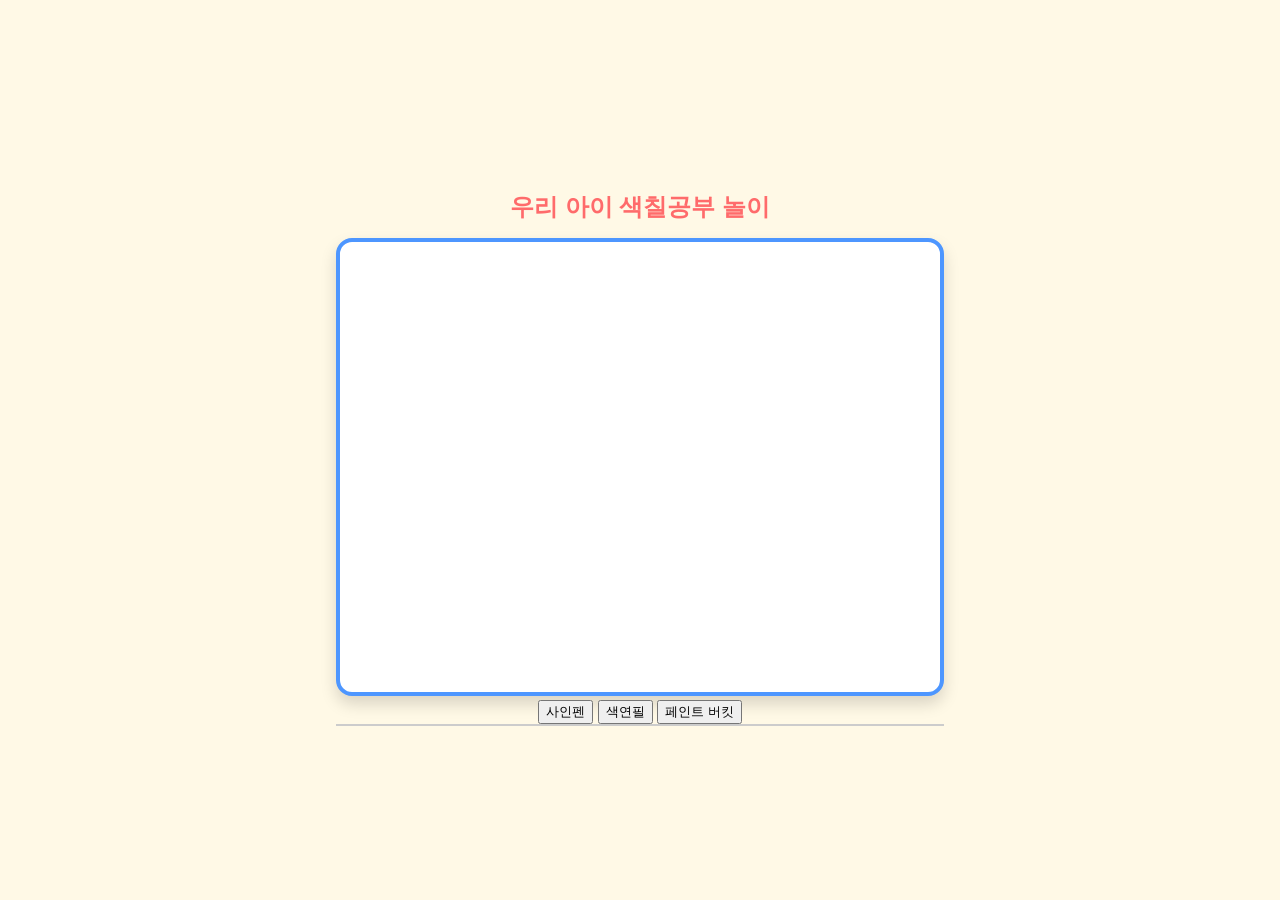
==== index.html @ 96137987 "Add UI elements for coloring tools and palette" ====
<!DOCTYPE html>
<html lang="ko">
<head>
    <meta charset="UTF-8">
    <meta name="viewport" content="width=device-width, initial-scale=1.0, user-scalable=no">
    <title>만 5세 어린이 색칠공부</title>
    <link rel="stylesheet" href="css/style.css">
</head>
<body>
    <div id="app-container">
        <h1>우리 아이 색칠공부 놀이</h1>
        
        <!-- 색칠 영역 -->
        <canvas id="coloringCanvas"></canvas>

        <!-- 도구 및 팔레트 UI 영역 -->
        <div id="ui-container">
            <!-- 2번 요건: 3가지 색칠 도구 -->
            <div id="tools">
                <button class="tool-btn active" data-tool="pen">사인펜</button>
                <button class="tool-btn" data-tool="colored-pencil">색연필</button>
                <button class="tool-btn" data-tool="bucket">페인트 버킷</button>
            </div>

            <!-- 3번 요건: 대표 색상 팔레트 (추후 64컬러로 확장 가능) -->
            <div id="palette">
                <!-- 아이들이 좋아하는 선명한 기본 색상들 -->
                <div class="color-chip" style="background-color: #FF0000;" data-color="#FF0000"></div>
                <div class="color-chip" style="background-color: #FF7F00;" data-color="#FF7F00"></div>
                <div class="color-chip" style="background-color: #FFFF00;" data-color="#FFFF00"></div>
                <div class="color-chip" style="background-color: #00FF00;" data-color="#00FF00"></div>
                <div class="color-chip" style="background-color: #0000FF;" data-color="#0000FF"></div>
                <div class="color-chip" style="background-color: #4B0082;" data-color="#4B0082"></div>
                <div class="color-chip" style="background-color: #8B00FF;" data-color="#8B00FF"></div>
                <div class="color-chip" style="background-color: #FF1493;" data-color="#FF1493"></div>
                <div class="color-chip" style="background-color: #FFFFFF; border: 1px solid #ccc;" data-color="#FFFFFF"></div>
                <div class="color-chip" style="background-color: #000000;" data-color="#000000"></div>
            </div>
        </div>
    </div>

    <script src="js/app.js"></script>
</body>
</html>
---- css/style.css ----
body {
    margin: 0;
    padding: 0;
    background-color: #FFF9E6;
    font-family: 'Malgun Gothic', sans-serif;
    display: flex;
    flex-direction: column;
    align-items: center;
    justify-content: center;
    height: 100vh;
    overflow: hidden;
}
#app-container {
    text-align: center;
}
h1 {
    color: #FF6B6B;
    font-size: 24px;
    margin-bottom: 15px;
}
canvas {
    background-color: #FFFFFF;
    border: 4px solid #4D96FF;
    border-radius: 16px;
    box-shadow: 0 8px 16px rgba(0, 0, 0, 0.15);
    touch-action: none;
}
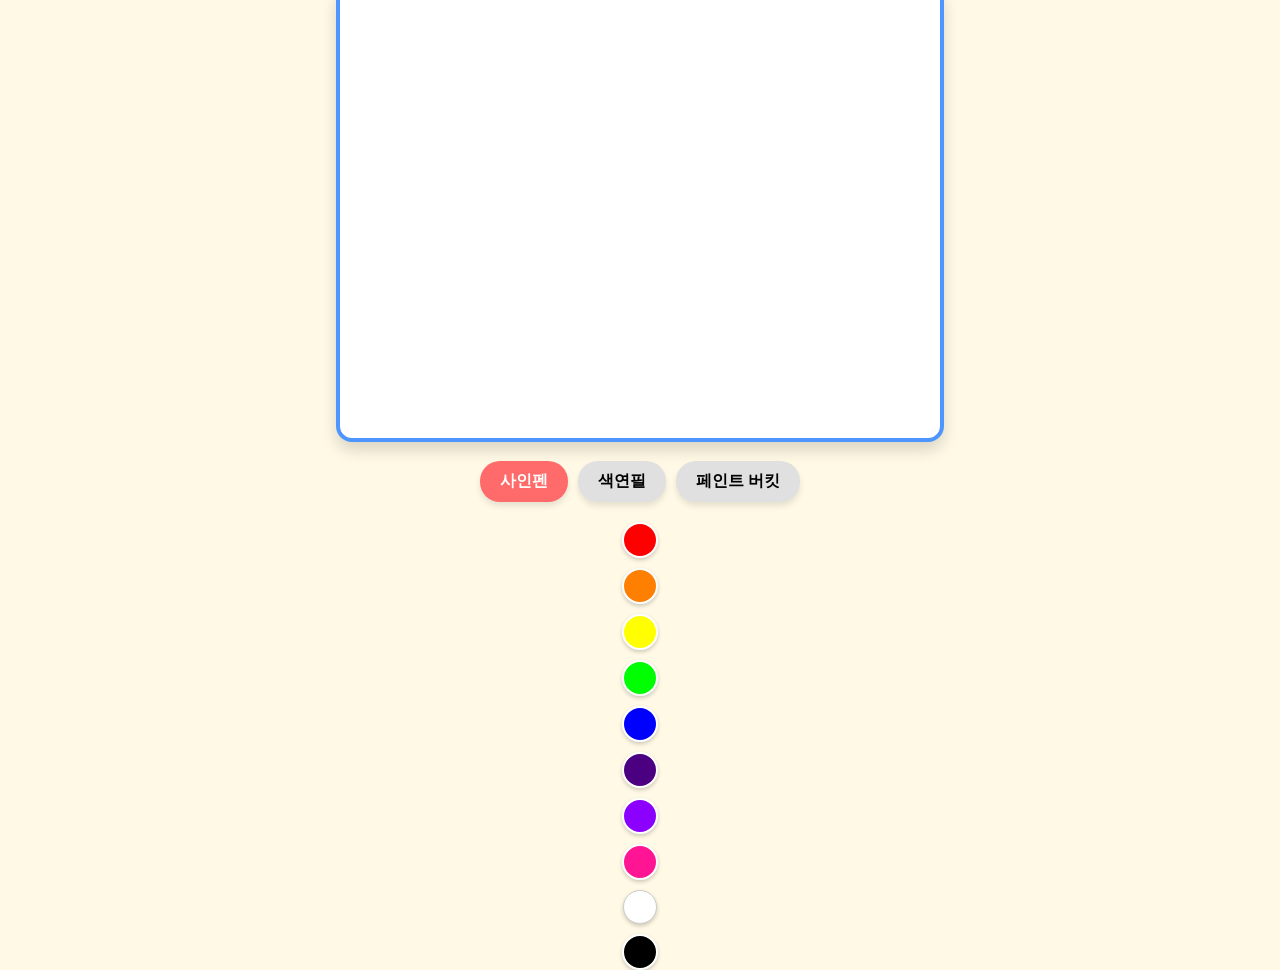
==== commit 952d3197: "Update index.html" ====
--- a/index.html
+++ b/index.html
@@ -23,7 +23,9 @@
             </div>
 
             <!-- 3번 요건: 대표 색상 팔레트 (추후 64컬러로 확장 가능) -->
-            <div id="palette">
+<div id="palette-container">
+                <div id="palette"></div>
+            </div>
                 <!-- 아이들이 좋아하는 선명한 기본 색상들 -->
                 <div class="color-chip" style="background-color: #FF0000;" data-color="#FF0000"></div>
                 <div class="color-chip" style="background-color: #FF7F00;" data-color="#FF7F00"></div>
--- a/css/style.css
+++ b/css/style.css
@@ -10,14 +10,17 @@
     height: 100vh;
     overflow: hidden;
 }
+
 #app-container {
     text-align: center;
 }
+
 h1 {
     color: #FF6B6B;
-    font-size: 24px;
-    margin-bottom: 15px;
+    font-size: 22px;
+    margin-bottom: 10px;
 }
+
 canvas {
     background-color: #FFFFFF;
     border: 4px solid #4D96FF;
@@ -25,3 +28,47 @@
     box-shadow: 0 8px 16px rgba(0, 0, 0, 0.15);
     touch-action: none;
 }
+
+/* 도구 및 팔레트 UI 스타일 */
+#ui-container {
+    margin-top: 15px;
+    display: flex;
+    flex-direction: column;
+    gap: 10px;
+    align-items: center;
+}
+
+#tools {
+    display: flex;
+    gap: 10px;
+}
+
+.tool-btn {
+    padding: 10px 20px;
+    font-size: 16px;
+    font-weight: bold;
+    border: none;
+    border-radius: 20px;
+    background-color: #E0E0E0;
+    cursor: pointer;
+    box-shadow: 0 4px 6px rgba(0,0,0,0.1);
+}
+
+.tool-btn.active {
+    background-color: #FF6B6B;
+    color: white;
+}
+
+#palette {
+    display: flex;
+    gap: 8px;
+}
+
+.color-chip {
+    width: 32px;
+    height: 32px;
+    border-radius: 50%;
+    cursor: pointer;
+    box-shadow: 0 2px 4px rgba(0,0,0,0.2);
+    border: 2px solid white;
+}
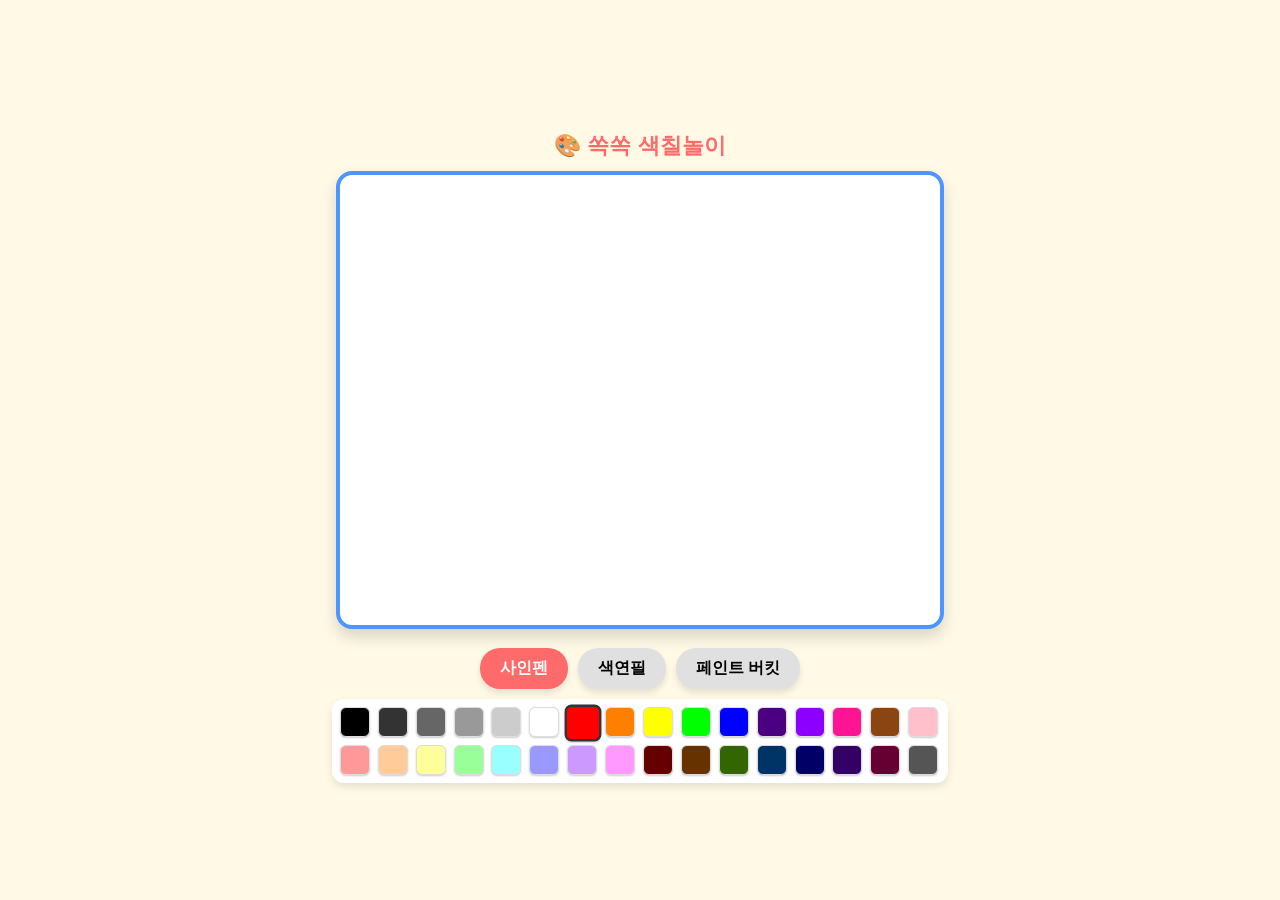
==== commit 83edf05c: "Update title and headings in index.html" ====
--- a/index.html
+++ b/index.html
@@ -2,41 +2,28 @@
 <html lang="ko">
 <head>
     <meta charset="UTF-8">
-    <meta name="viewport" content="width=device-width, initial-scale=1.0, user-scalable=no">
-    <title>만 5세 어린이 색칠공부</title>
+    <meta name="viewport" content="width=device-width, initial-scale=1.0">
+    <title>우리 아이 쏙쏙 색칠놀이</title>
     <link rel="stylesheet" href="css/style.css">
 </head>
 <body>
     <div id="app-container">
-        <h1>우리 아이 색칠공부 놀이</h1>
+        <h1>🎨 쏙쏙 색칠놀이</h1>
         
-        <!-- 색칠 영역 -->
+        <!-- 색칠공부 캔버스 -->
         <canvas id="coloringCanvas"></canvas>
 
-        <!-- 도구 및 팔레트 UI 영역 -->
         <div id="ui-container">
-            <!-- 2번 요건: 3가지 색칠 도구 -->
+            <!-- 도구 선택 버튼 영역 -->
             <div id="tools">
                 <button class="tool-btn active" data-tool="pen">사인펜</button>
                 <button class="tool-btn" data-tool="colored-pencil">색연필</button>
                 <button class="tool-btn" data-tool="bucket">페인트 버킷</button>
             </div>
 
-            <!-- 3번 요건: 대표 색상 팔레트 (추후 64컬러로 확장 가능) -->
-<div id="palette-container">
+            <!-- 32컬러 팔레트 영역 -->
+            <div id="palette-container">
                 <div id="palette"></div>
-            </div>
-                <!-- 아이들이 좋아하는 선명한 기본 색상들 -->
-                <div class="color-chip" style="background-color: #FF0000;" data-color="#FF0000"></div>
-                <div class="color-chip" style="background-color: #FF7F00;" data-color="#FF7F00"></div>
-                <div class="color-chip" style="background-color: #FFFF00;" data-color="#FFFF00"></div>
-                <div class="color-chip" style="background-color: #00FF00;" data-color="#00FF00"></div>
-                <div class="color-chip" style="background-color: #0000FF;" data-color="#0000FF"></div>
-                <div class="color-chip" style="background-color: #4B0082;" data-color="#4B0082"></div>
-                <div class="color-chip" style="background-color: #8B00FF;" data-color="#8B00FF"></div>
-                <div class="color-chip" style="background-color: #FF1493;" data-color="#FF1493"></div>
-                <div class="color-chip" style="background-color: #FFFFFF; border: 1px solid #ccc;" data-color="#FFFFFF"></div>
-                <div class="color-chip" style="background-color: #000000;" data-color="#000000"></div>
             </div>
         </div>
     </div>
--- a/css/style.css
+++ b/css/style.css
@@ -21,6 +21,7 @@
     margin-bottom: 10px;
 }
 
+/* 도구별 커서 스타일이 적용되는 캔버스 */
 canvas {
     background-color: #FFFFFF;
     border: 4px solid #4D96FF;
@@ -29,7 +30,19 @@
     touch-action: none;
 }
 
-/* 도구 및 팔레트 UI 스타일 */
+/* 도구별 마우스 커서 지정 */
+canvas.tool-pen {
+    cursor: crosshair;
+}
+
+canvas.tool-colored-pencil {
+    cursor: url('data:image/svg+xml;utf8,<svg xmlns="http://www.w3.org/2000/svg" width="24" height="24" viewBox="0 0 24 24" fill="none" stroke="%23333" stroke-width="2" stroke-linecap="round" stroke-linejoin="round"><path d="M17 3a2.828 2.828 0 1 1 4 4L7.5 20.5 2 22l1.5-5.5L17 3z"></path></svg>') 0 24, auto;
+}
+
+canvas.tool-bucket {
+    cursor: url('data:image/svg+xml;utf8,<svg xmlns="http://www.w3.org/2000/svg" width="24" height="24" viewBox="0 0 24 24" fill="none" stroke="%23333" stroke-width="2" stroke-linecap="round" stroke-linejoin="round"><path d="M19 11l-8-8-8.6 8.6a2 2 0 0 0 0 2.8l5.2 5.2a2 2 0 0 0 2.8 0L19 11z"></path><path d="M5 2l5 5"></path><path d="M2 22h20"></path></svg>') 12 12, auto;
+}
+
 #ui-container {
     margin-top: 15px;
     display: flex;
@@ -59,16 +72,32 @@
     color: white;
 }
 
+/* 32컬러 팔레트 스타일 (16열 2줄) */
+#palette-container {
+    width: 600px;
+    background: white;
+    padding: 8px;
+    border-radius: 12px;
+    box-shadow: 0 4px 8px rgba(0,0,0,0.1);
+}
+
 #palette {
-    display: flex;
-    gap: 8px;
+    display: grid;
+    grid-template-columns: repeat(16, 1fr); /* 16열씩 2줄 = 32컬러 */
+    gap: 6px;
 }
 
 .color-chip {
-    width: 32px;
-    height: 32px;
-    border-radius: 50%;
+    width: 28px;
+    height: 28px;
+    border-radius: 6px;
     cursor: pointer;
-    box-shadow: 0 2px 4px rgba(0,0,0,0.2);
-    border: 2px solid white;
+    box-shadow: 0 1px 2px rgba(0,0,0,0.2);
+    border: 1px solid #ddd;
 }
+
+.color-chip.selected {
+    transform: scale(1.15);
+    border: 2px solid #333;
+    z-index: 10;
+}
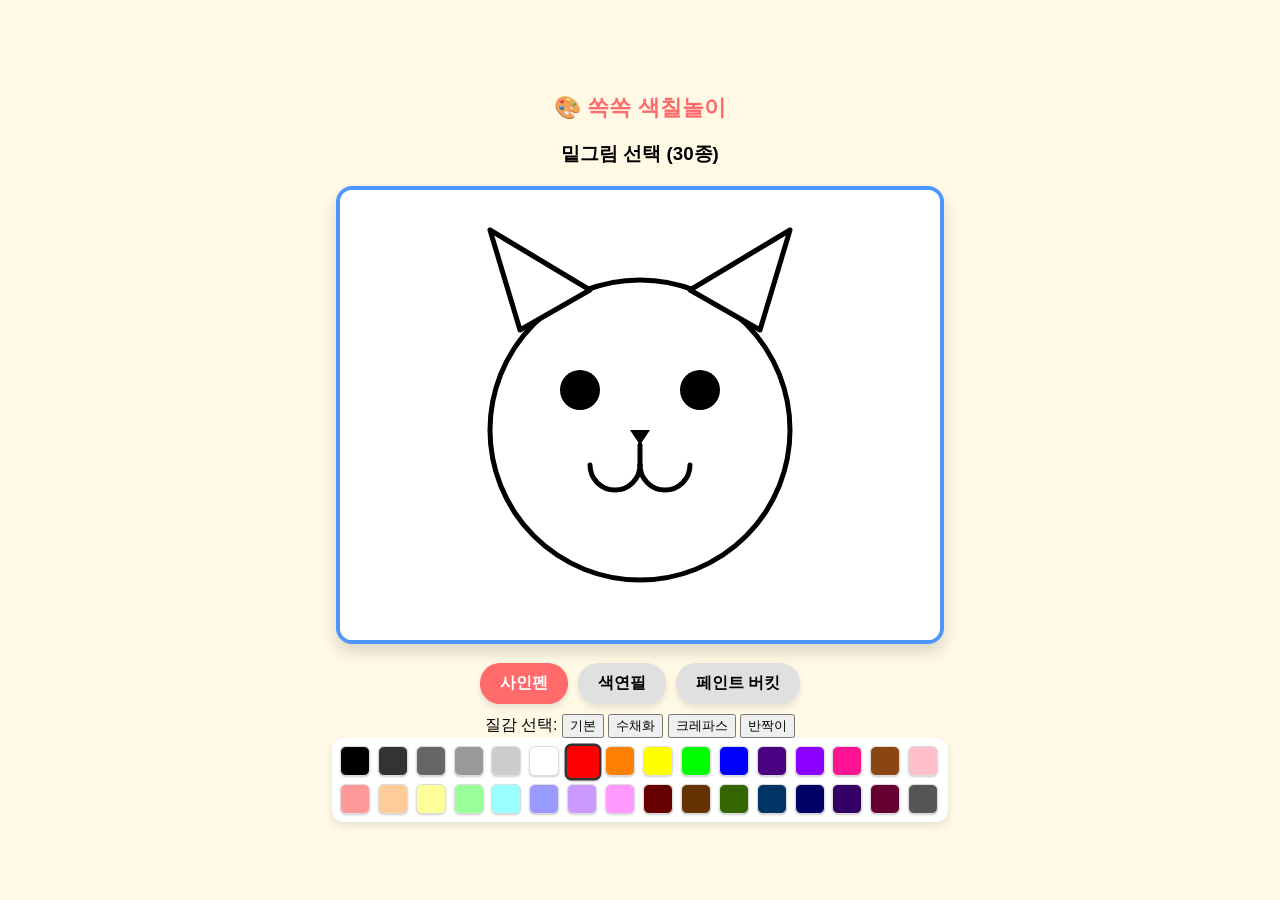
==== commit dbc9e9cc: "Refactor HTML structure for coloring app" ====
--- a/index.html
+++ b/index.html
@@ -10,20 +10,39 @@
     <div id="app-container">
         <h1>🎨 쏙쏙 색칠놀이</h1>
         
-        <!-- 색칠공부 캔버스 -->
-        <canvas id="coloringCanvas"></canvas>
-
-        <div id="ui-container">
-            <!-- 도구 선택 버튼 영역 -->
-            <div id="tools">
-                <button class="tool-btn active" data-tool="pen">사인펜</button>
-                <button class="tool-btn" data-tool="colored-pencil">색연필</button>
-                <button class="tool-btn" data-tool="bucket">페인트 버킷</button>
+        <div id="main-layout">
+            <!-- 좌측: 밑그림 선택 (30종) -->
+            <div id="template-sidebar">
+                <h3>밑그림 선택 (30종)</h3>
+                <div id="template-grid"></div>
             </div>
 
-            <!-- 32컬러 팔레트 영역 -->
-            <div id="palette-container">
-                <div id="palette"></div>
+            <!-- 중앙: 캔버스 및 도구 -->
+            <div id="canvas-area">
+                <canvas id="coloringCanvas"></canvas>
+
+                <div id="ui-container">
+                    <!-- 도구 선택 버튼 영역 -->
+                    <div id="tools">
+                        <button class="tool-btn active" data-tool="pen">사인펜</button>
+                        <button class="tool-btn" data-tool="colored-pencil">색연필</button>
+                        <button class="tool-btn" data-tool="bucket">페인트 버킷</button>
+                    </div>
+
+                    <!-- 32컬러 팔레트 및 질감 선택 영역 -->
+                    <div id="palette-control-container">
+                        <div id="texture-selector">
+                            <label>질감 선택: </label>
+                            <button class="tex-btn active" data-texture="solid">기본</button>
+                            <button class="tex-btn" data-texture="watercolor">수채화</button>
+                            <button class="tex-btn" data-texture="crayon">크레파스</button>
+                            <button class="tex-btn" data-texture="glitter">반짝이</button>
+                        </div>
+                        <div id="palette-container">
+                            <div id="palette"></div>
+                        </div>
+                    </div>
+                </div>
             </div>
         </div>
     </div>
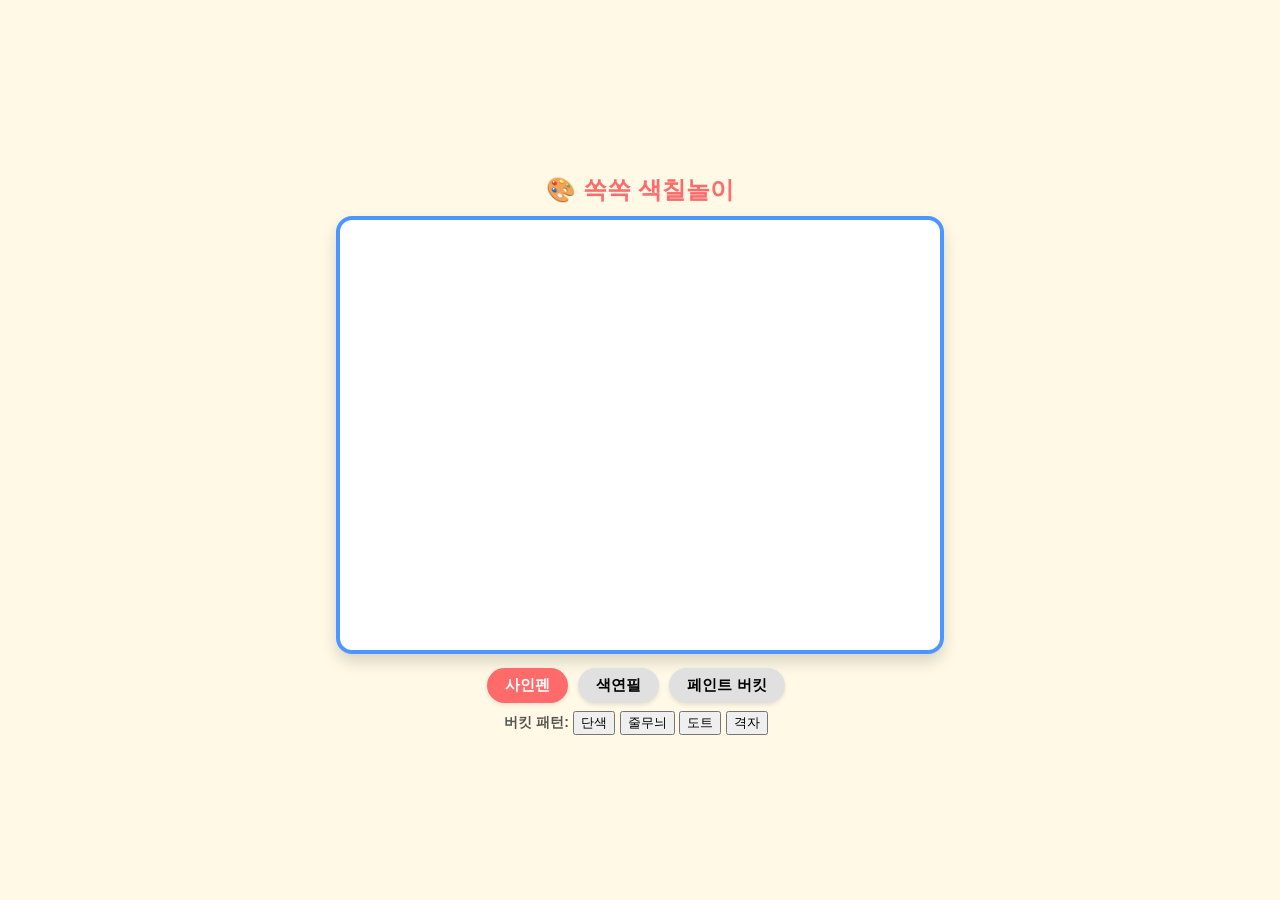
==== commit 40f00e67: "Refactor HTML structure for coloring app" ====
--- a/index.html
+++ b/index.html
@@ -10,39 +10,34 @@
     <div id="app-container">
         <h1>🎨 쏙쏙 색칠놀이</h1>
         
-        <div id="main-layout">
-            <!-- 좌측: 밑그림 선택 (30종) -->
-            <div id="template-sidebar">
-                <h3>밑그림 선택 (30종)</h3>
-                <div id="template-grid"></div>
+        <!-- 밑그림 선택 30종 캐러셀/그리드 바 -->
+        <div id="template-container">
+            <div id="template-list"></div>
+        </div>
+        
+        <!-- 색칠공부 캔버스 -->
+        <canvas id="coloringCanvas"></canvas>
+
+        <div id="ui-container">
+            <!-- 도구 선택 버튼 영역 -->
+            <div id="tools">
+                <button class="tool-btn active" data-tool="pen">사인펜</button>
+                <button class="tool-btn" data-tool="colored-pencil">색연필</button>
+                <button class="tool-btn" data-tool="bucket">페인트 버킷</button>
             </div>
 
-            <!-- 중앙: 캔버스 및 도구 -->
-            <div id="canvas-area">
-                <canvas id="coloringCanvas"></canvas>
+            <!-- 페인트 버킷 전용 배경 패턴(질감) 선택 영역 -->
+            <div id="pattern-selector">
+                <span style="font-weight:bold; font-size:14px; color:#555;">버킷 패턴:</span>
+                <button class="pattern-btn active" data-pattern="solid">단색</button>
+                <button class="pattern-btn" data-pattern="stripe">줄무늬</button>
+                <button class="pattern-btn" data-pattern="dot">도트</button>
+                <button class="pattern-btn" data-pattern="grid">격자</button>
+            </div>
 
-                <div id="ui-container">
-                    <!-- 도구 선택 버튼 영역 -->
-                    <div id="tools">
-                        <button class="tool-btn active" data-tool="pen">사인펜</button>
-                        <button class="tool-btn" data-tool="colored-pencil">색연필</button>
-                        <button class="tool-btn" data-tool="bucket">페인트 버킷</button>
-                    </div>
-
-                    <!-- 32컬러 팔레트 및 질감 선택 영역 -->
-                    <div id="palette-control-container">
-                        <div id="texture-selector">
-                            <label>질감 선택: </label>
-                            <button class="tex-btn active" data-texture="solid">기본</button>
-                            <button class="tex-btn" data-texture="watercolor">수채화</button>
-                            <button class="tex-btn" data-texture="crayon">크레파스</button>
-                            <button class="tex-btn" data-texture="glitter">반짝이</button>
-                        </div>
-                        <div id="palette-container">
-                            <div id="palette"></div>
-                        </div>
-                    </div>
-                </div>
+            <!-- 32컬러 팔레트 영역 -->
+            <div id="palette-container">
+                <div id="palette"></div>
             </div>
         </div>
     </div>
--- a/css/style.css
+++ b/css/style.css
@@ -7,18 +7,80 @@
     flex-direction: column;
     align-items: center;
     justify-content: center;
-    height: 100vh;
-    overflow: hidden;
+    min-height: 100vh;
+    overflow-x: hidden;
 }
 
 #app-container {
     text-align: center;
+    max-width: 950px;
+    margin: 10px auto;
 }
 
 h1 {
     color: #FF6B6B;
-    font-size: 22px;
+    font-size: 24px;
     margin-bottom: 10px;
+}
+
+#main-layout {
+    display: flex;
+    gap: 15px;
+    align-items: flex-start;
+}
+
+/* 밑그림 선택 사이드바 (30종) */
+#template-sidebar {
+    width: 200px;
+    height: 480px;
+    background: white;
+    border-radius: 12px;
+    padding: 10px;
+    box-shadow: 0 4px 8px rgba(0,0,0,0.1);
+    display: flex;
+    flex-direction: column;
+}
+
+#template-sidebar h3 {
+    font-size: 14px;
+    color: #333;
+    margin-top: 0;
+    margin-bottom: 8px;
+}
+
+#template-grid {
+    flex: 1;
+    overflow-y: auto;
+    display: grid;
+    grid-template-columns: repeat(2, 1fr);
+    gap: 6px;
+    padding-right: 4px;
+}
+
+.template-thumb {
+    width: 100%;
+    height: 70px;
+    border: 2px solid #ddd;
+    border-radius: 6px;
+    cursor: pointer;
+    object-fit: cover;
+    background-color: #f9f9f9;
+    transition: transform 0.1s;
+}
+
+.template-thumb:hover {
+    transform: scale(1.05);
+}
+
+.template-thumb.selected {
+    border: 3px solid #FF6B6B;
+    box-shadow: 0 0 5px rgba(255, 107, 107, 0.5);
+}
+
+#canvas-area {
+    display: flex;
+    flex-direction: column;
+    align-items: center;
 }
 
 /* 도구별 커서 스타일이 적용되는 캔버스 */
@@ -30,7 +92,6 @@
     touch-action: none;
 }
 
-/* 도구별 마우스 커서 지정 */
 canvas.tool-pen {
     cursor: crosshair;
 }
@@ -44,11 +105,12 @@
 }
 
 #ui-container {
-    margin-top: 15px;
+    margin-top: 10px;
     display: flex;
     flex-direction: column;
-    gap: 10px;
+    gap: 8px;
     align-items: center;
+    width: 600px;
 }
 
 #tools {
@@ -57,14 +119,14 @@
 }
 
 .tool-btn {
-    padding: 10px 20px;
-    font-size: 16px;
+    padding: 8px 18px;
+    font-size: 15px;
     font-weight: bold;
     border: none;
     border-radius: 20px;
     background-color: #E0E0E0;
     cursor: pointer;
-    box-shadow: 0 4px 6px rgba(0,0,0,0.1);
+    box-shadow: 0 2px 4px rgba(0,0,0,0.1);
 }
 
 .tool-btn.active {
@@ -72,8 +134,34 @@
     color: white;
 }
 
+/* 질감 선택기 */
+#texture-selector {
+    display: flex;
+    gap: 6px;
+    align-items: center;
+    font-size: 13px;
+    font-weight: bold;
+    color: #555;
+    margin-bottom: 2px;
+}
+
+.tex-btn {
+    padding: 4px 10px;
+    font-size: 12px;
+    border: 1px solid #ccc;
+    border-radius: 12px;
+    background: #fff;
+    cursor: pointer;
+}
+
+.tex-btn.active {
+    background-color: #4D96FF;
+    color: white;
+    border-color: #4D96FF;
+}
+
 /* 32컬러 팔레트 스타일 (16열 2줄) */
-#palette-container {
+#palette-control-container {
     width: 600px;
     background: white;
     padding: 8px;
@@ -83,8 +171,8 @@
 
 #palette {
     display: grid;
-    grid-template-columns: repeat(16, 1fr); /* 16열씩 2줄 = 32컬러 */
-    gap: 6px;
+    grid-template-columns: repeat(16, 1fr);
+    gap: 5px;
 }
 
 .color-chip {
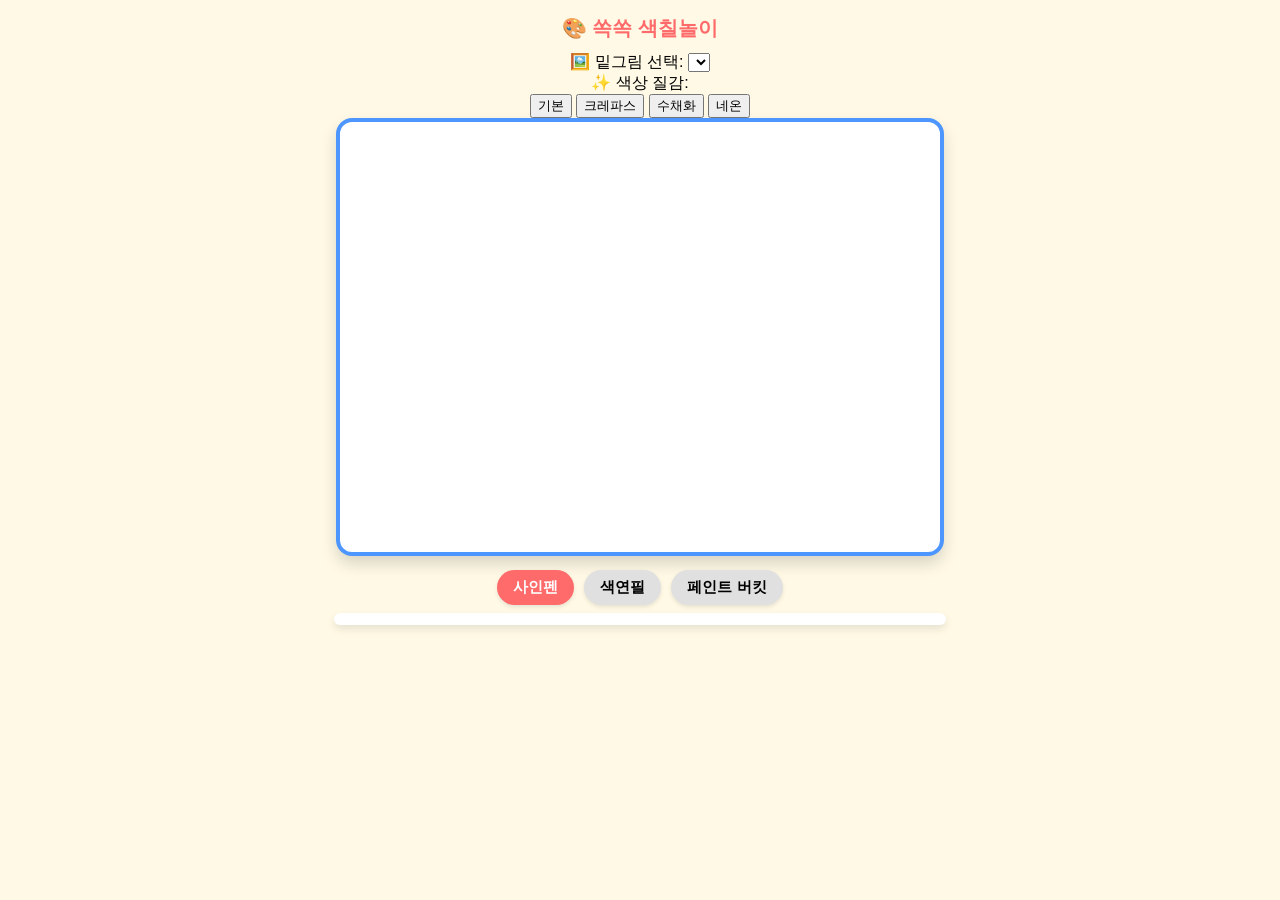
==== commit 3694eb46: "Add option panel for sketch and texture selection" ====
--- a/index.html
+++ b/index.html
@@ -10,11 +10,23 @@
     <div id="app-container">
         <h1>🎨 쏙쏙 색칠놀이</h1>
         
-        <!-- 밑그림 선택 30종 캐러셀/그리드 바 -->
-        <div id="template-container">
-            <div id="template-list"></div>
+        <!-- 상단 옵션 패널 (밑그림 선택 & 질감 선택) -->
+        <div id="option-panel">
+            <div class="option-group">
+                <label for="sketch-select">🖼️ 밑그림 선택:</label>
+                <select id="sketch-select"></select>
+            </div>
+            <div class="option-group">
+                <label>✨ 색상 질감:</label>
+                <div id="texture-buttons">
+                    <button class="texture-btn active" data-texture="solid">기본</button>
+                    <button class="texture-btn" data-texture="crayon">크레파스</button>
+                    <button class="texture-btn" data-texture="watercolor">수채화</button>
+                    <button class="texture-btn" data-texture="glow">네온</button>
+                </div>
+            </div>
         </div>
-        
+
         <!-- 색칠공부 캔버스 -->
         <canvas id="coloringCanvas"></canvas>
 
@@ -24,15 +36,6 @@
                 <button class="tool-btn active" data-tool="pen">사인펜</button>
                 <button class="tool-btn" data-tool="colored-pencil">색연필</button>
                 <button class="tool-btn" data-tool="bucket">페인트 버킷</button>
-            </div>
-
-            <!-- 페인트 버킷 전용 배경 패턴(질감) 선택 영역 -->
-            <div id="pattern-selector">
-                <span style="font-weight:bold; font-size:14px; color:#555;">버킷 패턴:</span>
-                <button class="pattern-btn active" data-pattern="solid">단색</button>
-                <button class="pattern-btn" data-pattern="stripe">줄무늬</button>
-                <button class="pattern-btn" data-pattern="dot">도트</button>
-                <button class="pattern-btn" data-pattern="grid">격자</button>
             </div>
 
             <!-- 32컬러 팔레트 영역 -->
--- a/css/style.css
+++ b/css/style.css
@@ -1,94 +1,66 @@
 body {
     margin: 0;
-    padding: 0;
+    padding: 10px;
     background-color: #FFF9E6;
     font-family: 'Malgun Gothic', sans-serif;
     display: flex;
     flex-direction: column;
     align-items: center;
     justify-content: center;
-    min-height: 100vh;
-    overflow-x: hidden;
 }
 
 #app-container {
     text-align: center;
-    max-width: 950px;
-    margin: 10px auto;
 }
 
 h1 {
     color: #FF6B6B;
-    font-size: 24px;
-    margin-bottom: 10px;
+    font-size: 20px;
+    margin: 5px 0 10px 0;
 }
 
-#main-layout {
-    display: flex;
-    gap: 15px;
-    align-items: flex-start;
+/* 30가지 밑그림 선택 바 스타일 */
+#template-container {
+    width: 600px;
+    background: white;
+    padding: 6px;
+    border-radius: 10px;
+    box-shadow: 0 4px 6px rgba(0,0,0,0.1);
+    margin-bottom: 8px;
+    overflow-x: auto;
 }
 
-/* 밑그림 선택 사이드바 (30종) */
-#template-sidebar {
-    width: 200px;
-    height: 480px;
-    background: white;
-    border-radius: 12px;
-    padding: 10px;
-    box-shadow: 0 4px 8px rgba(0,0,0,0.1);
+#template-list {
     display: flex;
-    flex-direction: column;
+    gap: 6px;
+    justify-content: flex-start;
 }
 
-#template-sidebar h3 {
-    font-size: 14px;
-    color: #333;
-    margin-top: 0;
-    margin-bottom: 8px;
+.template-btn {
+    flex: 0 0 auto;
+    width: 36px;
+    height: 36px;
+    font-size: 18px;
+    border: 2px solid #ddd;
+    border-radius: 8px;
+    background: #f9f9f9;
+    cursor: pointer;
+    display: flex;
+    align-items: center;
+    justify-content: center;
 }
 
-#template-grid {
-    flex: 1;
-    overflow-y: auto;
-    display: grid;
-    grid-template-columns: repeat(2, 1fr);
-    gap: 6px;
-    padding-right: 4px;
+.template-btn:hover {
+    background: #ffe6e6;
+    border-color: #FF6B6B;
 }
 
-.template-thumb {
-    width: 100%;
-    height: 70px;
-    border: 2px solid #ddd;
-    border-radius: 6px;
-    cursor: pointer;
-    object-fit: cover;
-    background-color: #f9f9f9;
-    transition: transform 0.1s;
-}
-
-.template-thumb:hover {
-    transform: scale(1.05);
-}
-
-.template-thumb.selected {
-    border: 3px solid #FF6B6B;
-    box-shadow: 0 0 5px rgba(255, 107, 107, 0.5);
-}
-
-#canvas-area {
-    display: flex;
-    flex-direction: column;
-    align-items: center;
-}
-
-/* 도구별 커서 스타일이 적용되는 캔버스 */
+/* 캔버스 */
 canvas {
     background-color: #FFFFFF;
     border: 4px solid #4D96FF;
     border-radius: 16px;
-    box-shadow: 0 8px 16px rgba(0, 0, 0, 0.15);
+    box-shadow: 0 8px 16px rgba(0,0,0,0.15);
     touch-action: none;
 }
 
@@ -110,7 +82,6 @@
     flex-direction: column;
     gap: 8px;
     align-items: center;
-    width: 600px;
 }
 
 #tools {
@@ -119,7 +90,7 @@
 }
 
 .tool-btn {
-    padding: 8px 18px;
+    padding: 8px 16px;
     font-size: 15px;
     font-weight: bold;
     border: none;
@@ -134,37 +105,37 @@
     color: white;
 }
 
-/* 질감 선택기 */
-#texture-selector {
+/* 패턴 선택 영역 스타일 */
+#pattern-selector {
     display: flex;
     gap: 6px;
     align-items: center;
-    font-size: 13px;
-    font-weight: bold;
-    color: #555;
-    margin-bottom: 2px;
+    background: white;
+    padding: 6px 12px;
+    border-radius: 12px;
+    box-shadow: 0 2px 4px rgba(0,0,0,0.08);
 }
 
-.tex-btn {
+.pattern-btn {
     padding: 4px 10px;
-    font-size: 12px;
+    font-size: 13px;
     border: 1px solid #ccc;
-    border-radius: 12px;
-    background: #fff;
+    border-radius: 8px;
+    background: #f0f0f0;
     cursor: pointer;
 }
 
-.tex-btn.active {
-    background-color: #4D96FF;
+.pattern-btn.active {
+    background: #4D96FF;
     color: white;
     border-color: #4D96FF;
 }
 
-/* 32컬러 팔레트 스타일 (16열 2줄) */
-#palette-control-container {
+/* 32컬러 팔레트 */
+#palette-container {
     width: 600px;
     background: white;
-    padding: 8px;
+    padding: 6px;
     border-radius: 12px;
     box-shadow: 0 4px 8px rgba(0,0,0,0.1);
 }
@@ -172,11 +143,11 @@
 #palette {
     display: grid;
     grid-template-columns: repeat(16, 1fr);
-    gap: 5px;
+    gap: 4px;
 }
 
 .color-chip {
-    width: 28px;
+    width: 30px;
     height: 28px;
     border-radius: 6px;
     cursor: pointer;
@@ -185,7 +156,7 @@
 }
 
 .color-chip.selected {
-    transform: scale(1.15);
+    transform: scale(1.12);
     border: 2px solid #333;
     z-index: 10;
 }
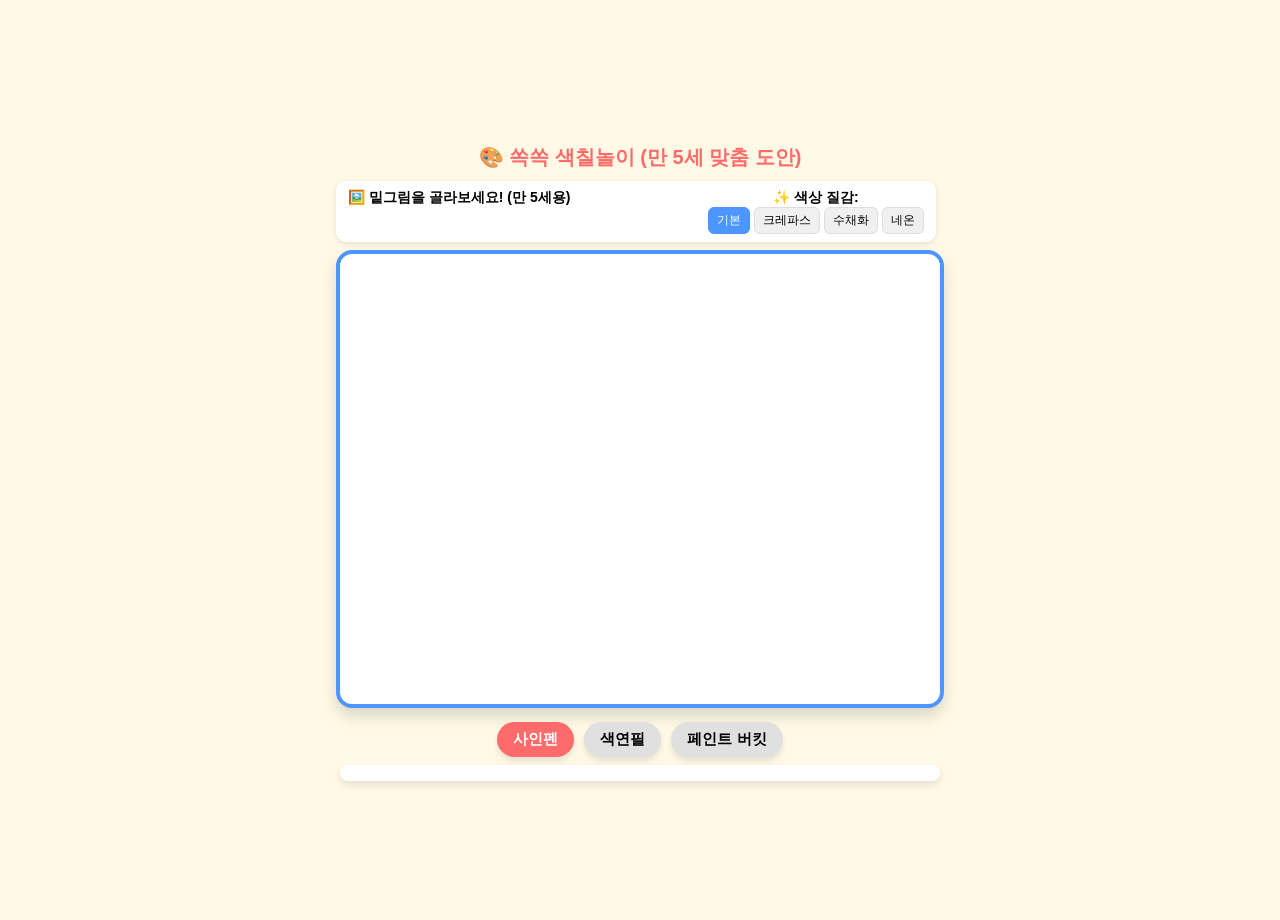
==== commit 68187880: "Update headings and option panel descriptions" ====
--- a/index.html
+++ b/index.html
@@ -8,15 +8,15 @@
 </head>
 <body>
     <div id="app-container">
-        <h1>🎨 쏙쏙 색칠놀이</h1>
+        <h1>🎨 쏙쏙 색칠놀이 (만 5세 맞춤 도안)</h1>
         
-        <!-- 상단 옵션 패널 (밑그림 선택 & 질감 선택) -->
+        <!-- 상단 옵션 패널 (만 5세 수준 썸네일 밑그림 선택 & 질감 선택) -->
         <div id="option-panel">
-            <div class="option-group">
-                <label for="sketch-select">🖼️ 밑그림 선택:</label>
-                <select id="sketch-select"></select>
+            <div class="option-section">
+                <span class="option-title">🖼️ 밑그림을 골라보세요! (만 5세용)</span>
+                <div id="sketch-grid"></div>
             </div>
-            <div class="option-group">
+            <div class="option-section-row">
                 <label>✨ 색상 질감:</label>
                 <div id="texture-buttons">
                     <button class="texture-btn active" data-texture="solid">기본</button>
--- a/css/style.css
+++ b/css/style.css
@@ -7,6 +7,8 @@
     flex-direction: column;
     align-items: center;
     justify-content: center;
+    min-height: 100vh;
+    overflow-x: hidden;
 }
 
 #app-container {
@@ -19,48 +21,64 @@
     margin: 5px 0 10px 0;
 }
 
-/* 30가지 밑그림 선택 바 스타일 */
-#template-container {
+/* 상단 옵션 패널 스타일 */
+#option-panel {
+    display: flex;
+    justify-content: space-between;
     width: 600px;
+    margin-bottom: 8px;
     background: white;
-    padding: 6px;
+    padding: 8px 12px;
     border-radius: 10px;
-    box-shadow: 0 4px 6px rgba(0,0,0,0.1);
-    margin-bottom: 8px;
-    overflow-x: auto;
+    box-shadow: 0 2px 6px rgba(0,0,0,0.1);
+    box-sizing: border-box;
+    font-size: 14px;
+    font-weight: bold;
 }
 
-#template-list {
+.option-group {
     display: flex;
-    gap: 6px;
-    justify-content: flex-start;
+    align-items: center;
+    gap: 8px;
 }
 
-.template-btn {
-    flex: 0 0 auto;
-    width: 36px;
-    height: 36px;
-    font-size: 18px;
-    border: 2px solid #ddd;
-    border-radius: 8px;
-    background: #f9f9f9;
+#sketch-select {
+    padding: 4px 8px;
+    border-radius: 6px;
+    border: 1px solid #ccc;
+    font-size: 13px;
+    outline: none;
     cursor: pointer;
-    display: flex;
-    align-items: center;
-    justify-content: center;
 }
 
-.template-btn:hover {
-    background: #ffe6e6;
-    border-color: #FF6B6B;
+#texture-buttons {
+    display: flex;
+    gap: 4px;
 }
 
-/* 캔버스 */
+.texture-btn {
+    padding: 4px 8px;
+    font-size: 12px;
+    border: 1px solid #ddd;
+    border-radius: 6px;
+    background: #f0f0f0;
+    cursor: pointer;
+}
+
+.texture-btn.active {
+    background: #4D96FF;
+    color: white;
+    border-color: #4D96FF;
+}
+
+/* 고해상도 대응 캔버스 스타일 */
 canvas {
+    width: 600px;
+    height: 450px;
     background-color: #FFFFFF;
     border: 4px solid #4D96FF;
     border-radius: 16px;
-    box-shadow: 0 8px 16px rgba(0,0,0,0.15);
+    box-shadow: 0 8px 16px rgba(0, 0, 0, 0.15);
     touch-action: none;
 }
 
@@ -97,7 +115,7 @@
     border-radius: 20px;
     background-color: #E0E0E0;
     cursor: pointer;
-    box-shadow: 0 2px 4px rgba(0,0,0,0.1);
+    box-shadow: 0 4px 6px rgba(0,0,0,0.1);
 }
 
 .tool-btn.active {
@@ -105,49 +123,24 @@
     color: white;
 }
 
-/* 패턴 선택 영역 스타일 */
-#pattern-selector {
-    display: flex;
-    gap: 6px;
-    align-items: center;
-    background: white;
-    padding: 6px 12px;
-    border-radius: 12px;
-    box-shadow: 0 2px 4px rgba(0,0,0,0.08);
-}
-
-.pattern-btn {
-    padding: 4px 10px;
-    font-size: 13px;
-    border: 1px solid #ccc;
-    border-radius: 8px;
-    background: #f0f0f0;
-    cursor: pointer;
-}
-
-.pattern-btn.active {
-    background: #4D96FF;
-    color: white;
-    border-color: #4D96FF;
-}
-
-/* 32컬러 팔레트 */
+/* 32컬러 팔레트 스타일 */
 #palette-container {
     width: 600px;
     background: white;
-    padding: 6px;
+    padding: 8px;
     border-radius: 12px;
     box-shadow: 0 4px 8px rgba(0,0,0,0.1);
+    box-sizing: border-box;
 }
 
 #palette {
     display: grid;
     grid-template-columns: repeat(16, 1fr);
-    gap: 4px;
+    gap: 6px;
 }
 
 .color-chip {
-    width: 30px;
+    width: 28px;
     height: 28px;
     border-radius: 6px;
     cursor: pointer;
@@ -156,7 +149,7 @@
 }
 
 .color-chip.selected {
-    transform: scale(1.12);
+    transform: scale(1.15);
     border: 2px solid #333;
     z-index: 10;
 }
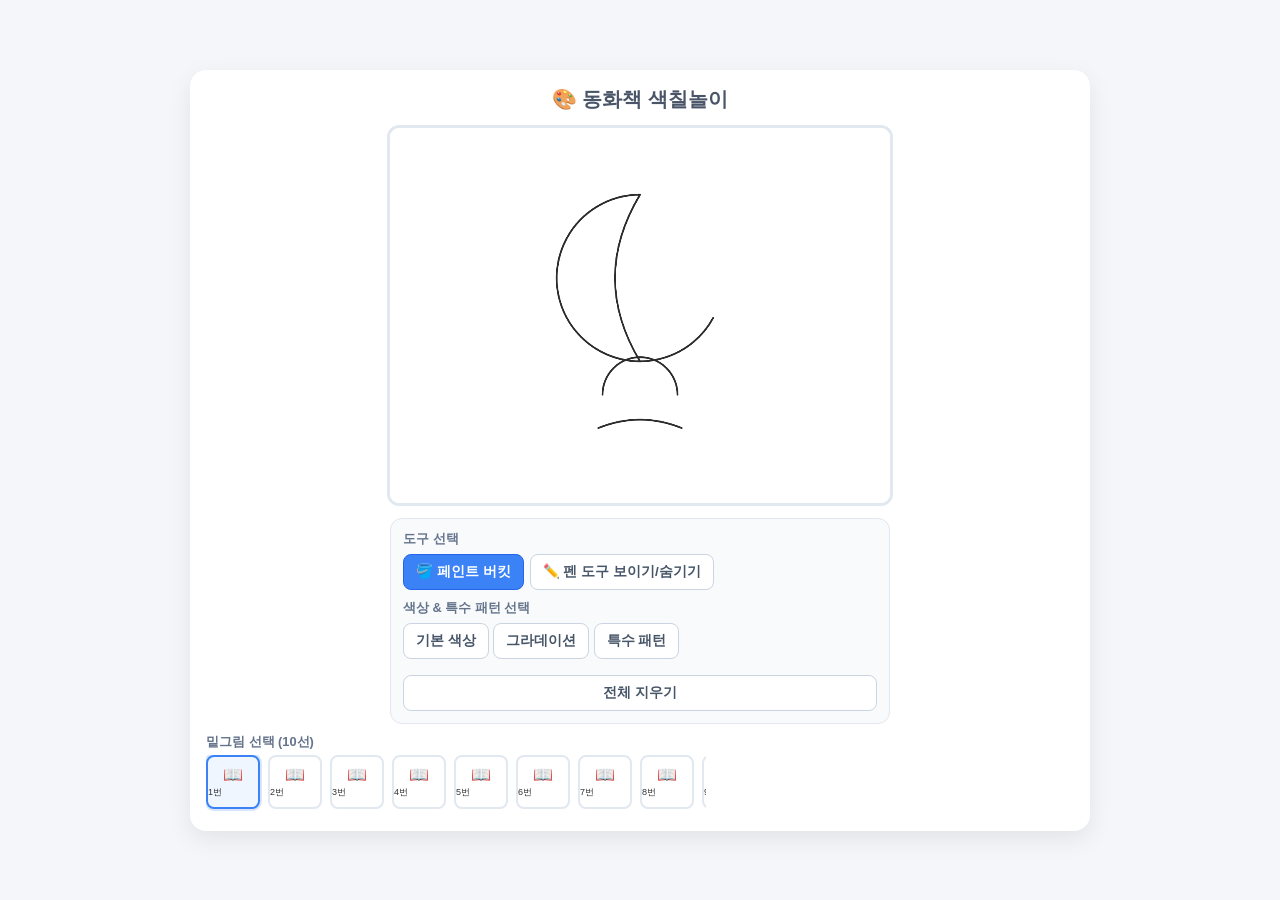
==== commit f69deee1: "Update title and viewport meta tag in index.html" ====
--- a/index.html
+++ b/index.html
@@ -2,46 +2,76 @@
 <html lang="ko">
 <head>
     <meta charset="UTF-8">
-    <meta name="viewport" content="width=device-width, initial-scale=1.0">
-    <title>우리 아이 쏙쏙 색칠놀이</title>
+    <meta name="viewport" content="width=device-width, initial-scale=1.0, maximum-scale=1.0, user-scalable=no">
+    <title>동화책 감성 색칠놀이</title>
     <link rel="stylesheet" href="css/style.css">
 </head>
 <body>
-    <div id="app-container">
-        <h1>🎨 쏙쏙 색칠놀이 (만 5세 맞춤 도안)</h1>
-        
-        <!-- 상단 옵션 패널 (만 5세 수준 썸네일 밑그림 선택 & 질감 선택) -->
-        <div id="option-panel">
-            <div class="option-section">
-                <span class="option-title">🖼️ 밑그림을 골라보세요! (만 5세용)</span>
-                <div id="sketch-grid"></div>
+    <div class="app-container">
+        <header>
+            <h1>🎨 동화책 색칠놀이</h1>
+        </header>
+
+        <div class="main-content">
+            <!-- 캔버스 영역 -->
+            <div class="canvas-wrapper">
+                <canvas id="coloringCanvas" width="600" height="450"></canvas>
             </div>
-            <div class="option-section-row">
-                <label>✨ 색상 질감:</label>
-                <div id="texture-buttons">
-                    <button class="texture-btn active" data-texture="solid">기본</button>
-                    <button class="texture-btn" data-texture="crayon">크레파스</button>
-                    <button class="texture-btn" data-texture="watercolor">수채화</button>
-                    <button class="texture-btn" data-texture="glow">네온</button>
+
+            <!-- 도구 및 팔레트 패널 -->
+            <div class="control-panel">
+                <!-- 도구 선택 (기본 페인트 버킷 / 펜 숨김 토글) -->
+                <div class="control-group">
+                    <span class="control-label">도구 선택</span>
+                    <div class="btn-row">
+                        <button class="tool-btn active" data-tool="bucket">🪣 페인트 버킷</button>
+                        <button class="tool-btn" data-tool="toggle-pen">✏️ 펜 도구 보이기/숨기기</button>
+                    </div>
+                </div>
+
+                <!-- 숨겨진 펜 도구 (사인펜 / 색연필) -->
+                <div class="control-group pen-tools-container" id="penToolsContainer" style="display: none;">
+                    <span class="control-label">세부 드로잉 펜</span>
+                    <div class="btn-row">
+                        <button class="sub-tool-btn active" data-subtool="signpen">사인펜</button>
+                        <button class="sub-tool-btn" data-subtool="pencil">색연필</button>
+                    </div>
+                </div>
+
+                <!-- 색상 및 패턴 팔레트 (단색 + 그라데이션 + 특수 패턴) -->
+                <div class="control-group">
+                    <span class="control-label">색상 & 특수 패턴 선택</span>
+                    <div class="palette-tabs">
+                        <button class="p-tab active" data-tab="solid">기본 색상</button>
+                        <button class="p-tab" data-tab="gradient">그라데이션</button>
+                        <button class="p-tab" data-tab="pattern">특수 패턴</button>
+                    </div>
+                    
+                    <!-- 단색 팔레트 -->
+                    <div class="palette-content active" id="paletteSolid">
+                        <div class="color-palette" id="solidPalette"></div>
+                    </div>
+                    <!-- 그라데이션 팔레트 -->
+                    <div class="palette-content" id="paletteGradient" style="display: none;">
+                        <div class="pattern-palette" id="gradientPalette"></div>
+                    </div>
+                    <!-- 특수 패턴 팔레트 -->
+                    <div class="palette-content" id="palettePattern" style="display: none;">
+                        <div class="pattern-palette" id="patternPalette"></div>
+                    </div>
+                </div>
+
+                <!-- 초기화 버튼 -->
+                <div class="control-group">
+                    <button id="clearBtn" class="action-btn">전체 지우기</button>
                 </div>
             </div>
         </div>
 
-        <!-- 색칠공부 캔버스 -->
-        <canvas id="coloringCanvas"></canvas>
-
-        <div id="ui-container">
-            <!-- 도구 선택 버튼 영역 -->
-            <div id="tools">
-                <button class="tool-btn active" data-tool="pen">사인펜</button>
-                <button class="tool-btn" data-tool="colored-pencil">색연필</button>
-                <button class="tool-btn" data-tool="bucket">페인트 버킷</button>
-            </div>
-
-            <!-- 32컬러 팔레트 영역 -->
-            <div id="palette-container">
-                <div id="palette"></div>
-            </div>
+        <!-- 하단 밑그림 10선 선택 슬라이더 -->
+        <div class="sketch-selector">
+            <span class="control-label" style="margin-bottom: 4px; display: block;">밑그림 선택 (10선)</span>
+            <div class="sketch-grid" id="sketch-grid"></div>
         </div>
     </div>
 
--- a/css/style.css
+++ b/css/style.css
@@ -1,155 +1,252 @@
+/* 기본 초기화 */
+* {
+    box-sizing: border-box;
+    margin: 0;
+    padding: 0;
+    user-select: none;
+    -webkit-user-select: none;
+}
+
 body {
-    margin: 0;
-    padding: 10px;
-    background-color: #FFF9E6;
-    font-family: 'Malgun Gothic', sans-serif;
+    font-family: 'Apple SD Gothic Neo', 'Malgun Gothic', sans-serif;
+    background-color: #f4f6f9;
+    color: #333;
+    display: flex;
+    justify-content: center;
+    align-items: center;
+    min-height: 100vh;
+    overflow-x: hidden;
+}
+
+/* 메인 앱 컨테이너 (모바일 가로/세로 유연 대응) */
+.app-container {
+    display: flex;
+    flex-direction: column;
+    width: 100%;
+    max-width: 900px;
+    background: #ffffff;
+    box-shadow: 0 8px 24px rgba(0, 0, 0, 0.08);
+    border-radius: 16px;
+    padding: 16px;
+    margin: 10px;
+}
+
+/* 상단 타이틀 영역 */
+header {
+    text-align: center;
+    margin-bottom: 12px;
+}
+
+header h1 {
+    font-size: 1.25rem;
+    color: #4a5568;
+    font-weight: 700;
+}
+
+/* 본인 작업 영역 레이아웃 (세로 모드 기본: 상하 배치) */
+.main-content {
+    display: flex;
+    flex-direction: column;
+    gap: 12px;
+    align-items: center;
+}
+
+/* 캔버스 래퍼 */
+.canvas-wrapper {
+    position: relative;
+    background: #ffffff;
+    border: 3px solid #e2e8f0;
+    border-radius: 12px;
+    overflow: hidden;
+    box-shadow: inset 0 2px 4px rgba(0,0,0,0.04);
+}
+
+canvas {
+    display: block;
+    width: 100%;
+    max-width: 500px;
+    height: auto;
+    touch-action: none; /* 드로잉 시 화면 스크롤 방지 */
+    cursor: crosshair;
+}
+
+/* 도구 및 팔레트 패널 */
+.control-panel {
+    display: flex;
+    flex-direction: column;
+    gap: 10px;
+    width: 100%;
+    max-width: 500px;
+    background: #f8fafc;
+    padding: 12px;
+    border-radius: 12px;
+    border: 1px solid #e2e8f0;
+}
+
+/* 컨트롤 그룹 */
+.control-group {
+    display: flex;
+    flex-direction: column;
+    gap: 6px;
+}
+
+.control-label {
+    font-size: 0.8rem;
+    font-weight: bold;
+    color: #64748b;
+}
+
+/* 버튼 공통 */
+.btn-row {
+    display: flex;
+    gap: 6px;
+    flex-wrap: wrap;
+}
+
+button, .tool-btn, .texture-btn {
+    padding: 8px 12px;
+    border: 1px solid #cbd5e1;
+    background: #ffffff;
+    border-radius: 8px;
+    font-size: 0.85rem;
+    cursor: pointer;
+    transition: all 0.2s;
+    font-weight: 600;
+    color: #475569;
+}
+
+button:hover, .tool-btn:hover, .texture-btn:hover {
+    background: #f1f5f9;
+}
+
+.tool-btn.active, .texture-btn.active {
+    background: #3b82f6;
+    color: #ffffff;
+    border-color: #2563eb;
+}
+
+/* 색상 팔레트 (32가지 컴팩트 그리드) */
+.color-palette {
+    display: grid;
+    grid-template-columns: repeat(16, 1fr);
+    gap: 4px;
+}
+
+.color-chip {
+    width: 100%;
+    aspect-ratio: 1;
+    border-radius: 4px;
+    border: 1px solid rgba(0,0,0,0.1);
+    cursor: pointer;
+    transition: transform 0.1s;
+}
+
+.color-chip:hover {
+    transform: scale(1.15);
+}
+
+.color-chip.selected {
+    transform: scale(1.2);
+    box-shadow: 0 0 0 2px #3b82f6;
+    z-index: 2;
+}
+
+/* 하단 30가지 테마 선택 그리드 슬라이더 */
+.sketch-selector {
+    margin-top: 10px;
+    width: 100%;
+    max-width: 500px;
+}
+
+.sketch-grid {
+    display: flex;
+    gap: 8px;
+    overflow-x: auto;
+    padding-bottom: 6px;
+    scroll-behavior: smooth;
+}
+
+.sketch-grid::-webkit-scrollbar {
+    height: 6px;
+}
+.sketch-grid::-webkit-scrollbar-thumb {
+    background: #cbd5e1;
+    border-radius: 3px;
+}
+
+.sketch-thumb {
+    flex: 0 0 54px;
+    height: 54px;
+    background: #ffffff;
+    border: 2px solid #e2e8f0;
+    border-radius: 8px;
     display: flex;
     flex-direction: column;
     align-items: center;
     justify-content: center;
-    min-height: 100vh;
-    overflow-x: hidden;
-}
-
-#app-container {
-    text-align: center;
-}
-
-h1 {
-    color: #FF6B6B;
-    font-size: 20px;
-    margin: 5px 0 10px 0;
-}
-
-/* 상단 옵션 패널 스타일 */
-#option-panel {
-    display: flex;
-    justify-content: space-between;
-    width: 600px;
-    margin-bottom: 8px;
-    background: white;
-    padding: 8px 12px;
-    border-radius: 10px;
-    box-shadow: 0 2px 6px rgba(0,0,0,0.1);
-    box-sizing: border-box;
-    font-size: 14px;
-    font-weight: bold;
-}
-
-.option-group {
-    display: flex;
-    align-items: center;
-    gap: 8px;
-}
-
-#sketch-select {
-    padding: 4px 8px;
-    border-radius: 6px;
-    border: 1px solid #ccc;
-    font-size: 13px;
-    outline: none;
     cursor: pointer;
-}
-
-#texture-buttons {
-    display: flex;
-    gap: 4px;
-}
-
-.texture-btn {
-    padding: 4px 8px;
-    font-size: 12px;
-    border: 1px solid #ddd;
-    border-radius: 6px;
-    background: #f0f0f0;
-    cursor: pointer;
-}
-
-.texture-btn.active {
-    background: #4D96FF;
-    color: white;
-    border-color: #4D96FF;
-}
-
-/* 고해상도 대응 캔버스 스타일 */
-canvas {
-    width: 600px;
-    height: 450px;
-    background-color: #FFFFFF;
-    border: 4px solid #4D96FF;
-    border-radius: 16px;
-    box-shadow: 0 8px 16px rgba(0, 0, 0, 0.15);
-    touch-action: none;
-}
-
-canvas.tool-pen {
-    cursor: crosshair;
-}
-
-canvas.tool-colored-pencil {
-    cursor: url('data:image/svg+xml;utf8,<svg xmlns="http://www.w3.org/2000/svg" width="24" height="24" viewBox="0 0 24 24" fill="none" stroke="%23333" stroke-width="2" stroke-linecap="round" stroke-linejoin="round"><path d="M17 3a2.828 2.828 0 1 1 4 4L7.5 20.5 2 22l1.5-5.5L17 3z"></path></svg>') 0 24, auto;
-}
-
-canvas.tool-bucket {
-    cursor: url('data:image/svg+xml;utf8,<svg xmlns="http://www.w3.org/2000/svg" width="24" height="24" viewBox="0 0 24 24" fill="none" stroke="%23333" stroke-width="2" stroke-linecap="round" stroke-linejoin="round"><path d="M19 11l-8-8-8.6 8.6a2 2 0 0 0 0 2.8l5.2 5.2a2 2 0 0 0 2.8 0L19 11z"></path><path d="M5 2l5 5"></path><path d="M2 22h20"></path></svg>') 12 12, auto;
-}
-
-#ui-container {
-    margin-top: 10px;
-    display: flex;
-    flex-direction: column;
-    gap: 8px;
-    align-items: center;
-}
-
-#tools {
-    display: flex;
-    gap: 10px;
-}
-
-.tool-btn {
-    padding: 8px 16px;
-    font-size: 15px;
-    font-weight: bold;
-    border: none;
-    border-radius: 20px;
-    background-color: #E0E0E0;
-    cursor: pointer;
-    box-shadow: 0 4px 6px rgba(0,0,0,0.1);
-}
-
-.tool-btn.active {
-    background-color: #FF6B6B;
-    color: white;
-}
-
-/* 32컬러 팔레트 스타일 */
-#palette-container {
-    width: 600px;
-    background: white;
-    padding: 8px;
-    border-radius: 12px;
-    box-shadow: 0 4px 8px rgba(0,0,0,0.1);
-    box-sizing: border-box;
-}
-
-#palette {
-    display: grid;
-    grid-template-columns: repeat(16, 1fr);
-    gap: 6px;
-}
-
-.color-chip {
-    width: 28px;
-    height: 28px;
-    border-radius: 6px;
-    cursor: pointer;
-    box-shadow: 0 1px 2px rgba(0,0,0,0.2);
-    border: 1px solid #ddd;
-}
-
-.color-chip.selected {
-    transform: scale(1.15);
-    border: 2px solid #333;
-    z-index: 10;
-}
+    font-size: 16px;
+    transition: all 0.2s;
+}
+
+.sketch-thumb:hover {
+    border-color: #94a3b8;
+}
+
+.sketch-thumb.selected {
+    border-color: #3b82f6;
+    background: #eff6ff;
+    box-shadow: 0 0 0 2px rgba(59, 130, 246, 0.2);
+}
+
+/* ==========================================================
+   스마트폰 가로 모드 (Landscape) 최적화 미디어 쿼리
+   ========================================================== */
+@media screen and (orientation: landscape) and (max-height: 600px) {
+    body {
+        align-items: flex-start;
+        padding: 5px;
+    }
+
+    .app-container {
+        max-width: 100%;
+        padding: 8px;
+        margin: 0;
+    }
+
+    header {
+        margin-bottom: 4px;
+    }
+
+    header h1 {
+        font-size: 1rem;
+    }
+
+    /* 가로 모드에서는 좌우 2단 배치로 전환 */
+    .main-content {
+        flex-direction: row;
+        justify-content: center;
+        align-items: flex-start;
+        gap: 12px;
+    }
+
+    .canvas-wrapper {
+        flex: 0 0 45%;
+        max-width: 360px;
+    }
+
+    .control-panel {
+        flex: 1;
+        max-width: 450px;
+        padding: 8px;
+        gap: 6px;
+    }
+
+    .color-palette {
+        grid-template-columns: repeat(16, 1fr);
+    }
+
+    .sketch-selector {
+        max-width: 100%;
+    }
+}
